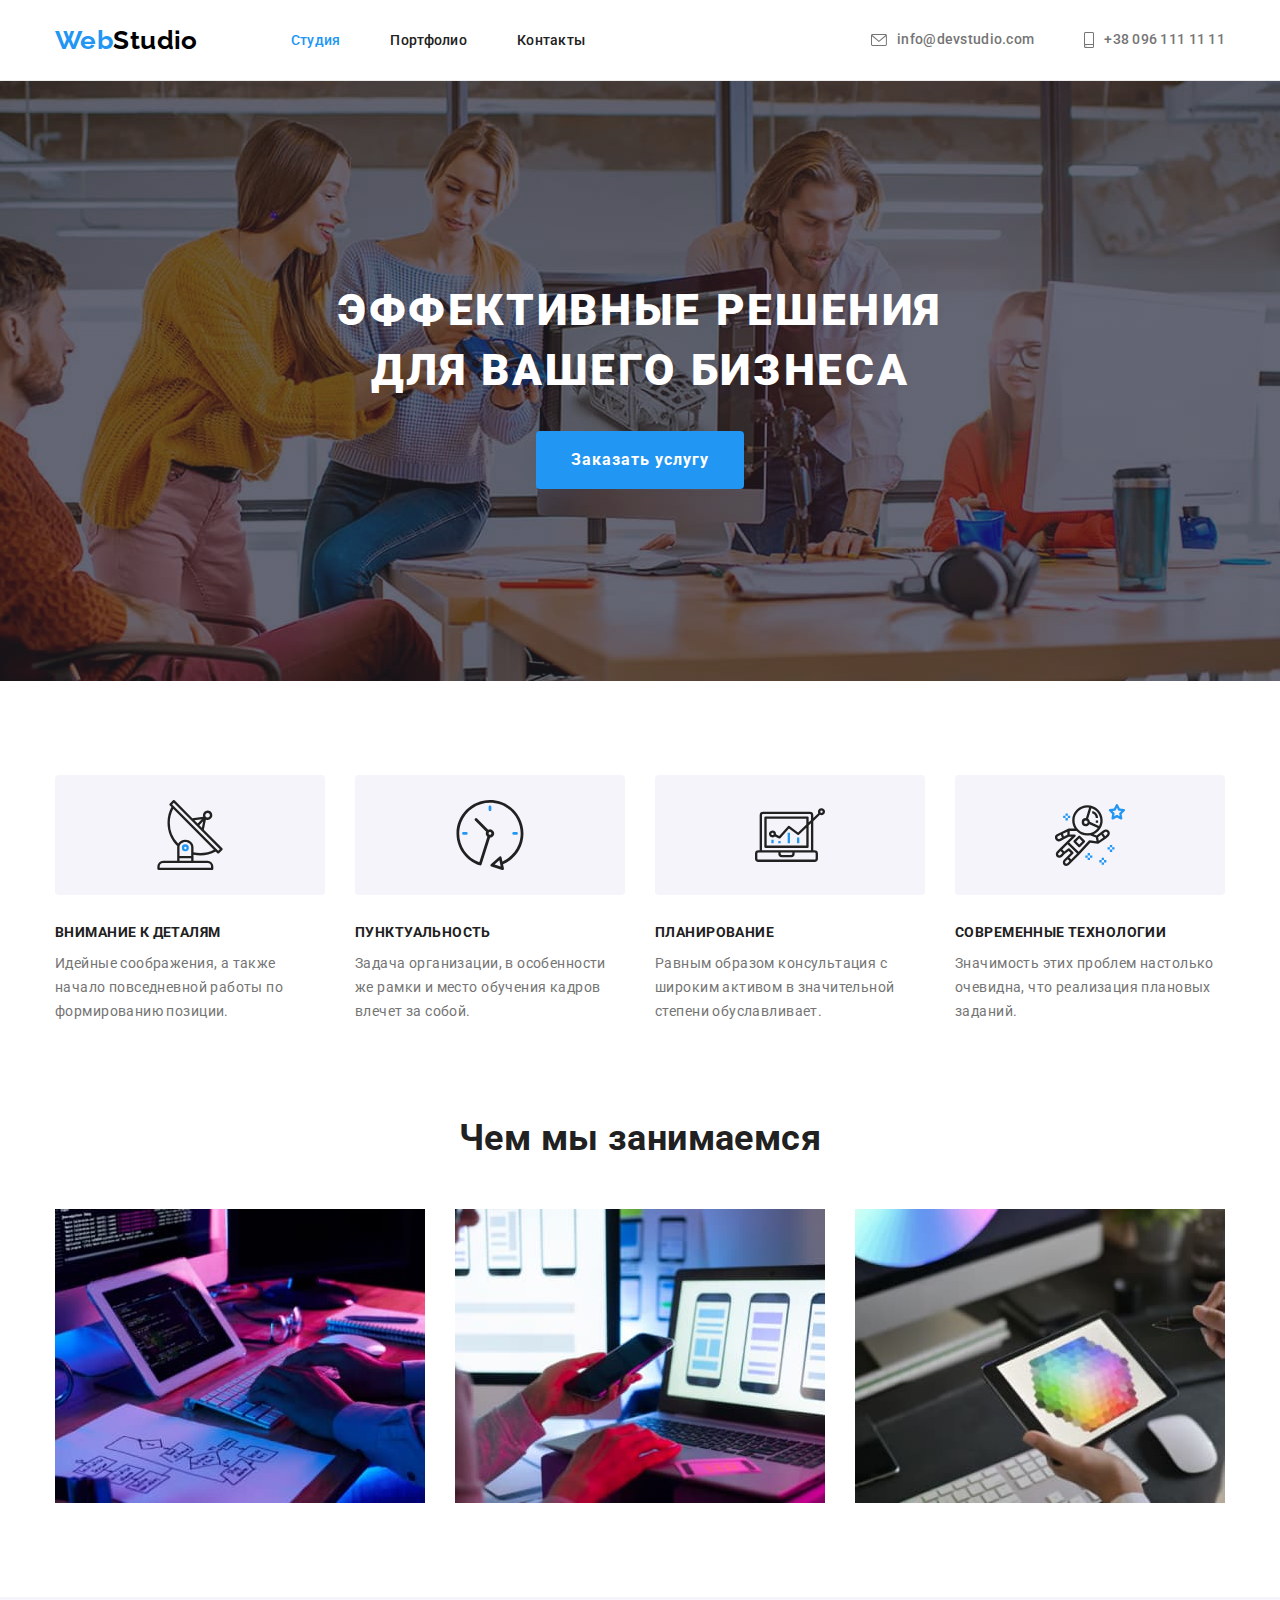
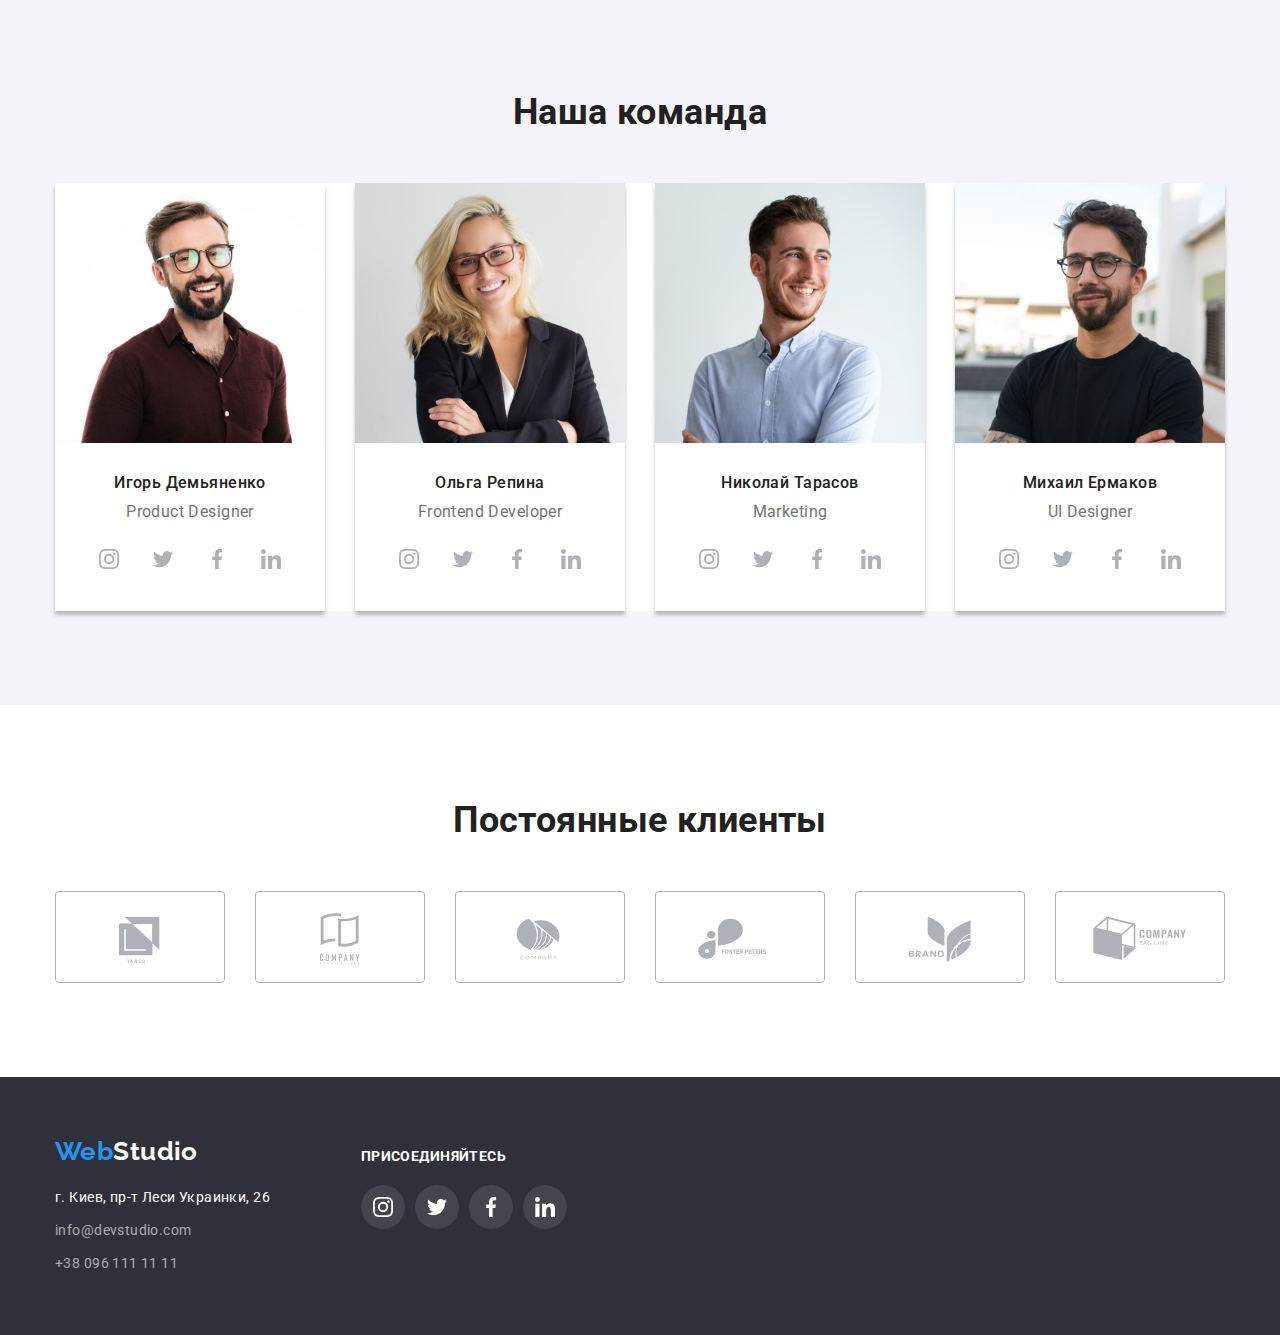
==== index.html @ c9a6143d "Скопійована домашня робота № 4" ====
<!DOCTYPE html>
<html lang="ru">
<head>
    <meta charset="UTF-8">
    <meta http-equiv="X-UA-Compatible" content="IE=edge">
    <meta name="viewport" content="width=device-width, initial-scale=1.0">
    <title>Document</title>
    <link rel="preconnect" href="https://fonts.googleapis.com">
    <link rel="preconnect" href="https://fonts.gstatic.com" crossorigin>
    <link href="https://fonts.googleapis.com/css2?family=Raleway:wght@700&family=Roboto:wght@400;500;700;900&display=swap"
          rel="stylesheet">
    <link rel="stylesheet" href="https://cdnjs.cloudflare.com/ajax/libs/modern-normalize/1.1.0/modern-normalize.min.css">
    <link rel="stylesheet" href="./css/styles.css">
</head>
<body>
    <!-- Шапка -->
    <Header class="header">
    <div class="container main-nav">
        <nav class="nav">
            <a href="./index.html" class="logo-accent">
            Web<span class="logo-header">Studio</span>
            </a>
            <ul class="site-nav list">
                <li class="item"> 
                    <a href="" class="link current">Студия</a>
                </li>
                <li class="item">
                    <a href="./portfolio.html" class="link">Портфолио</a>
                </li>
                <li class="item">
                    <a href="" class="link">Контакты</a> 
                </li>
            </ul>
        </nav>
  
        <ul class="contacts list">
            <li class="item">         
                <a href="mailto:info@devstudio.com" class="contact link">
                    <svg class="contact-icon" aria-hidden="true" width="16" height="12">
                        <use href="./images/icons.svg#icon-envelope" ></use>
                    </svg>
                    info@devstudio.com
                </a>
            </li>
            <li class="item">              
                <a href="tel:+380961111111" class="contact link">
                    <svg class="contact-icon" aria-hidden="true" width="10" height="16">
                        <use href="./images/icons.svg#icon-smartphone"></use>
                    </svg>
                    +38 096 111 11 11
                </a>    
            </li>
        </ul>
    </div>
    </Header>

    <!-- Главное -->
    <main>
    <!-- Главный герой -->
        <section class="hero-section">
            <h1 class="title">Эффективные решения<br />для вашего бизнеса
                </pre>
            </h1> 
            <button type="button" class="button">Заказать услугу</button>
        </section> 

    <!-- Особенности -->
        <section class="features-section">
            <div class="container">
                <H2 class="section-title-hidden">Особенности</H2>
                <ul class="features list">
                    <li class="item">
                        <div class="feature-icon-wrapper">
                            <svg class="feature-icon" aria-label="Іконка антени" width="70" height="70">
                                <use href="./images/icons.svg#icon-antenna"></use>
                            </svg>
                        </div>
                        <h3 class="title">Внимание к деталям</h3>
                        <p>
                            Идейные соображения, a также начало повседневной работы по формированию позиции.
                        </p>
                    </li>
                    <li class="item">
                        <div class="feature-icon-wrapper">
                            <svg class="feature-icon" aria-label="Іконка годинника" width="70" height="70">
                                <use href="./images/icons.svg#icon-clock"></use>
                            </svg>
                        </div>
                        <h3 class="title">Пунктуальность</h3>
                        <p>
                            Задача организации, в особенности же рамки и место обучения кадров влечет за собой.
                        </p>
                    </li>
                    <li class="item">
                        <div class="feature-icon-wrapper">
                            <svg class="feature-icon" aria-label="Іконка діаграми на моніторі" width="70" height="70">
                                <use href="./images/icons.svg#icon-diagram"></use>
                            </svg>
                        </div>
                        <h3 class="title">Планирование</h3>
                        <p>
                            Равным образом консультация c широким активом в значительной степени обуславливает.
                        </p>
                    </li>
                    <li class="item">
                        <div class="feature-icon-wrapper">
                            <svg class="feature-icon" aria-label="Іконка астронавта" width="70" height="70">
                                <use href="./images/icons.svg#icon-astronaut"></use>
                            </svg>
                        </div>
                        <h3 class="title">Современные технологии</h3>
                        <p>
                            Значимость этих проблем настолько очевидна, что реализация плановых заданий.
                        </p>
                    </li>
                </ul>
            </div>
        </section>

    <!-- Примеры работ -->
        <section class="works-section">
            <div class="container">
                <h2 class="section-title">Чем мы занимаемся</h2>
                <ul class="works list">
                    <li class="item">
                        <img src="./images/box1.jpg" alt="Работа с персональным компьютером" width="370">
                    </li>
                    <li class="item">
                        <img src="./images/box2.jpg" alt="Работа с ноутбуком" width="370">
                    </li>
                    <li class="item">
                        <img src="./images/box3.jpg" alt="Работа с планшетом" width="370">
                    </li>
                </ul>
            </div>
        </section>

    <!-- Команда -->
        <section class="team-section">
            <div class="container">
                <h2 class="section-title">Наша команда</h2>
                <ul class="team list">
                    <li class="item">
                        <img src="./images/demyanenko.jpg" alt="Фото дизайнера" width="270">
                        <div class="team-member">
                            <h3 class="title">Игорь Демьяненко</h3>
                            <p lang="en">Product Designer</p>
                            <ul class="socials list">
                                <li class="social-item">
                                    <a class="social-link" href="#">
                                        <svg class="social-icon" aria-label="Ссылка на Instagram" width="20" height="20">
                                            <use href="./images/icons.svg#icon-instagram"></use>
                                        </svg>
                                    </a>
                                </li>
                                <li class="social-item">
                                    <a class="social-link" href="#">
                                        <svg class="social-icon" aria-label="Ссылка на Twitter" width="20" height="20">
                                            <use href="./images/icons.svg#icon-twitter"></use>
                                        </svg>
                                    </a>
                                </li>
                                <li class="social-item">
                                    <a class="social-link" href="#">
                                        <svg class="social-icon" aria-label="Ссылка на Facebook" width="20" height="20">
                                            <use href="./images/icons.svg#icon-facebook"></use>
                                        </svg>
                                    </a>
                                </li>
                                <li class="social-item">
                                    <a class="social-link" href="#">
                                        <svg class="social-icon" aria-label="Ссылка на Linkedin" width="20" height="20">
                                            <use href="./images/icons.svg#icon-linkedin"></use>
                                        </svg>
                                    </a>
                                </li>
                            </ul>
                        </div>
                    </li>
                    <li class="item">
                        <img src="./images/repina.jpg" alt="Фото дизайнера" width="270">
                        <div class="team-member">
                            <h3 class="title">Ольга Репина</h3>
                            <p lang="en">Frontend Developer</p>
                            <ul class="socials list">
                                <li class="social-item">
                                    <a class="social-link" href="#">
                                        <svg class="social-icon" aria-label="Ссылка на Instagram" width="20" height="20">
                                            <use href="./images/icons.svg#icon-instagram"></use>
                                        </svg>
                                    </a>
                                </li>
                                <li class="social-item">
                                    <a class="social-link" href="#">
                                        <svg class="social-icon" aria-label="Ссылка на Twitter" width="20" height="20">
                                            <use href="./images/icons.svg#icon-twitter"></use>
                                        </svg>
                                    </a>
                                </li>
                                <li class="social-item">
                                    <a class="social-link" href="#">
                                        <svg class="social-icon" aria-label="Ссылка на Facebook" width="20" height="20">
                                            <use href="./images/icons.svg#icon-facebook"></use>
                                        </svg>
                                    </a>
                                </li>
                                <li class="social-item">
                                    <a class="social-link" href="#">
                                        <svg class="social-icon" aria-label="Ссылка на Linkedin" width="20" height="20">
                                            <use href="./images/icons.svg#icon-linkedin"></use>
                                        </svg>
                                    </a>
                                </li>
                        </div>
                    </li>
                    <li class="item">
                        <img src="./images/tarasov.jpg" alt="Фото дизайнера" width="270">
                        <div class="team-member">
                            <h3 class="title">Николай Тарасов</h3>
                            <p lang="en">Marketing</p>
                            <ul class="socials list">
                                <li class="social-item">
                                    <a class="social-link" href="#">
                                        <svg class="social-icon" aria-label="Ссылка на Instagram" width="20" height="20">
                                            <use href="./images/icons.svg#icon-instagram"></use>
                                        </svg>
                                    </a>
                                </li>
                                <li class="social-item">
                                    <a class="social-link" href="#">
                                        <svg class="social-icon" aria-label="Ссылка на Twitter" width="20" height="20">
                                            <use href="./images/icons.svg#icon-twitter"></use>
                                        </svg>
                                    </a>
                                </li>
                                <li class="social-item">
                                    <a class="social-link" href="#">
                                        <svg class="social-icon" aria-label="Ссылка на Facebook" width="20" height="20">
                                            <use href="./images/icons.svg#icon-facebook"></use>
                                        </svg>
                                    </a>
                                </li>
                                <li class="social-item">
                                    <a class="social-link" href="#">
                                        <svg class="social-icon" aria-label="Ссылка на Linkedin" width="20" height="20">
                                            <use href="./images/icons.svg#icon-linkedin"></use>
                                        </svg>
                                    </a>
                                </li>
                        </div>
                    </li>
                    <li class="item">
                        <img src="./images/ermakov.jpg" alt="Фото дизайнера" width="270">
                        <div class="team-member">
                            <h3 class="title">Михаил Ермаков</h3>
                            <p lang="en">UI Designer</p>
                            <ul class="socials list">
                                <li class="social-item">
                                    <a class="social-link" href="#">
                                        <svg class="social-icon" aria-label="Ссылка на Instagram" width="20" height="20">
                                            <use href="./images/icons.svg#icon-instagram"></use>
                                        </svg>
                                    </a>
                                </li>
                                <li class="social-item">
                                    <a class="social-link" href="#">
                                        <svg class="social-icon" aria-label="Ссылка на Twitter" width="20" height="20">
                                            <use href="./images/icons.svg#icon-twitter"></use>
                                        </svg>
                                    </a>
                                </li>
                                <li class="social-item">
                                    <a class="social-link" href="#">
                                        <svg class="social-icon" aria-label="Ссылка на Facebook" width="20" height="20">
                                            <use href="./images/icons.svg#icon-facebook"></use>
                                        </svg>
                                    </a>
                                </li>
                                <li class="social-item">
                                    <a class="social-link" href="#">
                                        <svg class="social-icon" aria-label="Ссылка на Linkedin" width="20" height="20">
                                            <use href="./images/icons.svg#icon-linkedin"></use>
                                        </svg>
                                    </a>
                                </li>
                        </div>
                    </li>
                </ul>
            </div>
        </section>

    <!-- Постійні клієнти -->
    <section class="clients-section">
        <div class="container">
            <h2 class="section-title">Постоянные клиенты</h2>
            <ul class="clients list">
                <li class="client item">
                    <a class="client-link" href="#">
                        <svg class="client-icon" aria-label="Ссылка на профиль компании Ya and co" width="106" height="55.11">
                            <use href="./images/icons.svg#icon-ya-and-co"></use>
                        </svg>
                    </a>
                </li>
                <li class="client item">
                    <a class="client-link" href="#">
                        <svg class="client-icon" aria-label="Ссылка на профиль компании Company Tagline here" width="106" height="55.11">
                            <use href="./images/icons.svg#icon-company-tagline-here"></use>
                        </svg>
                    </a>
                </li>
                <li class="client item">
                    <a class="client-link" href="#">
                        <svg class="client-icon" aria-label="Ссылка на профиль компании Company" width="106" height="55.11">
                            <use href="./images/icons.svg#icon-company"></use>
                        </svg>
                    </a>
                </li>
                <li class="client item">
                    <a class="client-link" href="#">
                        <svg class="client-icon" aria-label="Ссылка на профиль компании Foster Peters" width="106" height="55.11">
                            <use href="./images/icons.svg#icon-foster-peters"></use>
                        </svg>
                    </a>
                </li>
                <li class="client item">
                    <a class="client-link" href="#">
                        <svg class="client-icon" aria-label="Ссылка на профиль компании Brand" width="106" height="55.11">
                            <use href="./images/icons.svg#icon-brand"></use>
                        </svg>
                    </a>
                </li>
                <li class="client item">
                    <a class="client-link" href="#">
                        <svg class="client-icon" aria-label="Ссылка на профиль компании Company Tag Line" width="106" height="55.11">
                            <use href="./images/icons.svg#icon-company-tag-line"></use>
                        </svg>
                    </a>
                </li>
            </ul>
        </div>
    </section>

    </main>
    <!-- Подвал -->
    <footer class="footer">
        <div class="container">
            <div class="footer-contacts">
                <a href="" class="logo-accent">
                    Web<span class="logo-footer">Studio</span>
                </a>
                <address class="address">
                    <ul class="list">
                        <li class="address-item">
                            г. Киев, пр-т Леси Украинки, 26
                        </li>
                        <li class="address-item">
                            <a href="mailto:info@devstudio.com" class="link">info@devstudio.com</a>
                        </li>
                        <li class="address-item">
                            <a href="tel:+380961111111" class="link">+38 096 111 11 11</a>
                        </li>
                    </ul>
                </address>
            </div>
            <div class="join-us">
                <h2 class="title">
                    присоединяйтесь
                </h2>
                <ul class="list">
                    <li class="social-item">
                        <a class="social-link" href="#">
                            <svg class="social-icon" aria-label="Ссылка на Instagram" width="20" height="20">
                                <use href="./images/icons.svg#icon-instagram"></use>
                            </svg>
                        </a>
                    </li>
                    <li class="social-item">
                        <a class="social-link" href="#">
                            <svg class="social-icon" aria-label="Ссылка на Twitter" width="20" height="20">
                                <use href="./images/icons.svg#icon-twitter"></use>
                            </svg>
                        </a>
                    </li>
                    <li class="social-item">
                        <a class="social-link" href="#">
                            <svg class="social-icon" aria-label="Ссылка на Facebook" width="20" height="20">
                                <use href="./images/icons.svg#icon-facebook"></use>
                            </svg>
                        </a>
                    </li>
                    <li class="social-item">
                        <a class="social-link" href="#">
                            <svg class="social-icon" aria-label="Ссылка на Linkedin" width="20" height="20">
                                <use href="./images/icons.svg#icon-linkedin"></use>
                            </svg>
                        </a>
                    </li>
                </ul>
            </div>
    
        </div>
    </footer>
</body>
</html>
---- css/styles.css ----
:root { 
    --primary-color: #757575;
    --secondary-color: #212121;
    --accent-color: #2196F3;
    --background-primary-color: #2F303A;
    --background-secondary-color: #F5F4FA;
    --white-color: #ffffff;
    --font-family: Roboto;
}
*,
*::after,
*::before {
    box-sizing: border-box;
}
body {
    background-color: var(--white-color);
    color: var(--primary-color);
    font-family: var(--font-family), sana-serif;
    font-size: 14px;
    letter-spacing: 0.03em;
}
h1,
h2,
h3,
h4,
h5,
h6,
p {
    margin-top: 0;
}
.list {
    padding: 0;
    margin: 0;
    list-style: none;
}
.link {
    text-decoration: none;
    color: inherit;
}
img {
    display: block;
    max-width: 100%;
    height: auto;
}
address {
    font-style: normal;
}

/* Шапка */
.main-nav {
    display: flex;
    align-items: center;
}
.nav {
    display: flex;
    align-items: center;
}
.logo-accent {
    margin-right: 93px;
    color: var(--accent-color);
    font-family: Raleway;
    font-weight: 700;
    font-size: 26px;
    line-height: 1.1;
    text-decoration: none;
}
.logo-header {
    color: #000000;
}
.site-nav {
    display: flex;
    align-items: center;
}
.contacts {
    display: flex;
    align-items: center;
    margin-left: auto;
}
.site-nav .item + .item,
.contacts .item + .item{
    margin-left: 50px;
}
.site-nav .link,
.contacts .link {
    padding-top: 32px;
    padding-bottom: 32px;

    color: var(--secondary-color);
    font-weight: 500;
    line-height: 1.14;
    letter-spacing: 0.02em;
}
.header .link:hover,
.header .link:focus,
.header .link.current {
    color: var(--accent-color);
}
.contact.link {
    display: flex;
    align-items: center;
    color: var(--primary-color);;  
}
.contact-icon {
    margin-right: 10px;
    fill: var(--primary-color);   
}
.contact:hover .contact-icon,
.contact:focus .contact-icon {
    fill: var(--accent-color);
}
.header {
    border-bottom: 1px solid #ECECEC;
}

/* Главное */
.features-section,
.team-section,
.clients-section,
.projects-section {
    padding-top: 94px;
    padding-bottom: 94px;
}
.works-section {
    padding-bottom: 94px;
}
.container {
    margin-left: auto;
    margin-right: auto;
    padding-left: 15px;
    padding-right: 15px;
    width: 1200px;
}

/* Главный герой */
.hero-section {
    max-width: 1600px;
    height: 600px;
    margin-left: auto;
    margin-right: auto;
    padding-top: 200px;
    padding-bottom: 200px;
    text-align:center;

    background-color: var(--background-primary-color);  
    background-image:linear-gradient( 
        rgba(47, 48, 58, 0.4), 
        rgba(47, 48, 58, 0.4)),
        url(../images/hero-image.jpg);
    background-repeat: no-repeat;
    background-position: center;
    background-size: cover;
}
.hero-section .title {
    margin-top: 0;
    margin-bottom: 30px;
    
    color: var(--white-color);
    font-weight: 900;
    font-size: 44px;
    line-height: 1.36;
    letter-spacing: 0.06em;
    text-transform: uppercase;
}
.button {
    border-radius: 4px;
    padding: 10px 32px;
    min-width: 200px;
    border: solid transparent;
    
    color: #FFFFFF;
    background-color: var(--accent-color);
    font-family: inherit;
    font-weight: 700;
    font-size: 16px;
    line-height: 2;
    letter-spacing: 0.06em; 
    cursor: pointer;
}

/* Особенности */
.section-title-hidden {
    display: none;
}
.features,
.works,
.team {
    display: flex;
    flex-wrap: wrap;
}
.features .item:not(:last-child),
.works .item:not(:last-child),
.team .item:not(:last-child) {
    margin-right: 30px;
}
.features .item {
    width: calc((100% - 90px) / 4);
}
.feature-icon-wrapper {
    display: block;
    width: 270px;
    height: 120px;
    padding: 25px 100px;
    margin-bottom: 30px;
    border-radius: 4px;

    background: #F5F4FA;  
}
.section-title {
    margin-bottom: 50px;
    color: var(--secondary-color);
    font-weight: 700;
    font-size: 36px;
    line-height: 1.17;
    text-align: center;
}
.title {
    color: var(--secondary-color);
}
.features .title {
    margin-bottom: 10px;

    font-size: 14px;
    font-weight: 700;
    line-height: 1.14;
    text-transform: uppercase;
}
.features p {
    margin-bottom: 0;
    line-height: 24px;
}

/* Команда */
.team-section {
    /* max-width: 1600px; */
    margin-left: auto;
    margin-right: auto;

    background-color: #F5F4FA;
}
.team {
    font-size: 16px;
    line-height: 1.19;
    
    background-color: var(--white-color);
}
.team .item {
    box-shadow: 0 4px 4px rgba(0, 0, 0, 0.25);
}
.team .title {  
    margin-top: 0;
    margin-bottom: 10px;

    font-size: 16px;
    font-weight: 500;
}
.team-member {
    padding-top: 30px;
    padding-bottom: 30px;
    text-align: center;
}
.team p {
    margin-bottom: 0;
}
.socials {
    display: flex;
    margin: 16px 32px 0;
    justify-content: space-between;
}
.social-link {
    display: block;
    width: 44px;
    height: 44px;
    padding: 12px;
    border-radius: 50%;  
}
.social-icon {
    fill: #AFB1B8;
}
.social-link:hover,
.social-link:focus {
    background-color: #2196F3;
}
.social-link:hover .social-icon,
.social-link:focus .social-icon{
    fill: var(--white-color);
}

/* Постоянные клиенты */
.clients {
    display: flex;
    flex-wrap: wrap;
}
.client-link {
    display: flex;
    width: 170px;
    height: 92px;
    justify-content: center;
    align-items: center;
    border: 1px solid #AFB1B8;
    border-radius: 4px;
}
.clients .item:not(:nth-child(6n)) {
    margin-right: 30px;
}
.clients .item:not(:nth-last-child(-n + 6)) {
    margin-bottom: 15px;
}
.client-icon {
    fill: #AFB1B8;
}
.client-link:hover,
.client-link:focus {
    border-color: var(--accent-color);
}
.client-link:hover .client-icon,
.client-link:focus .client-icon {
   fill: var(--accent-color);
}

/* Проекты */
.radio-buttons {
    display: flex;
    justify-content: center;
    margin-bottom: 50px;
}
.radio-buttons .item:not(:last-child) {
    margin-right: 8px;
}
.radio-button {
    border-radius: 4px;
    padding: 6px 22px;
    border: solid transparent;

    color: var(--secondary-color);
    background-color: var(--background-secondary-color);
    font-family: inherit;
    font-weight: 500;
    font-size: 16px;
    line-height: 1.63;
    text-align: center;
    letter-spacing: 0.03em;
    cursor: pointer;
}
.radio-button:hover,
.radio-button:focus {
    color: var(--white-color);
    background-color: var(--accent-color);
    box-shadow: 0px 3px 1px rgba(0, 0, 0, 0.1), 0px 1px 2px rgba(0, 0, 0, 0.08), 0px 2px 2px rgba(0, 0, 0, 0.12);
}
.projects {
    display: flex;
    flex-wrap: wrap;
}
.projects .item {
    width: calc((100% - 60px) / 3);   
}
.projects .item:not(:nth-child(3n)) {
    margin-right: 30px;
}
.projects .item:not(:nth-last-child(-n + 3)) {
    margin-bottom: 30px;
}
.projects .item:hover {
    box-shadow: 0px 1px 1px rgba(0, 0, 0, 0.12), 0px 4px 4px rgba(0, 0, 0, 0.06), 1px 4px 6px rgba(0, 0, 0, 0.16);
}
.project-description {
    padding: 20px 24px;
    border-right: 1px solid #EEEEEE;
    border-bottom: 1px solid #EEEEEE;
    border-left: 1px solid #EEEEEE;
}
.projects .title{
    margin-bottom: 4px;
    
    font-weight: 700;
    font-size: 18px;
    line-height: 2;
    letter-spacing: 0.06em;
}
.project {
    margin-bottom: 0;
    
    color: var(--primary-color);
    font-size: 16px;
    line-height: 1.88;
}

/* Подвал */
.footer {
    padding-top: 60px;
    padding-bottom: 60px;

    background-color: var(--background-primary-color);
}
.footer .container {
    display: flex;
}
.logo-footer {
    color: var(--white-color);
}
.footer .list {
    color: var(--white-color);
    line-height: 1.7;
}
.footer .link {
    color: rgba(255, 255, 255, 0.6);
}
.footer .address-item:not(:last-child) {
    margin-bottom: 9px;
}
.address {
    margin-top: 20px;
}
.footer .link:hover,
.footer .link:focus {
    color: var(--accent-color);
}
.join-us {
    margin-top: 12px;
    margin-left: 70px;
}
.join-us .title {
    margin-bottom: 20px;

    color: var(--white-color);
    font-size: 14px;
    font-weight: 700;
    line-height: 1.14;
    text-transform: uppercase;
}
.join-us .list {
    display: flex;
    justify-content: space-between;
}
.footer .social-item+.social-item {
    margin-left: 10px;
}
.footer .social-link {
    display: block;
    width: 44px;
    height: 44px;
    padding: 12px;
    border-radius: 50%;
    
    background: rgba(255, 255, 255, 0.1);
}
.footer .social-icon {
    fill: var(--white-color);
}
.footer .social-link:hover,
.footer .social-link:focus {
    background-color: var(--accent-color)
}
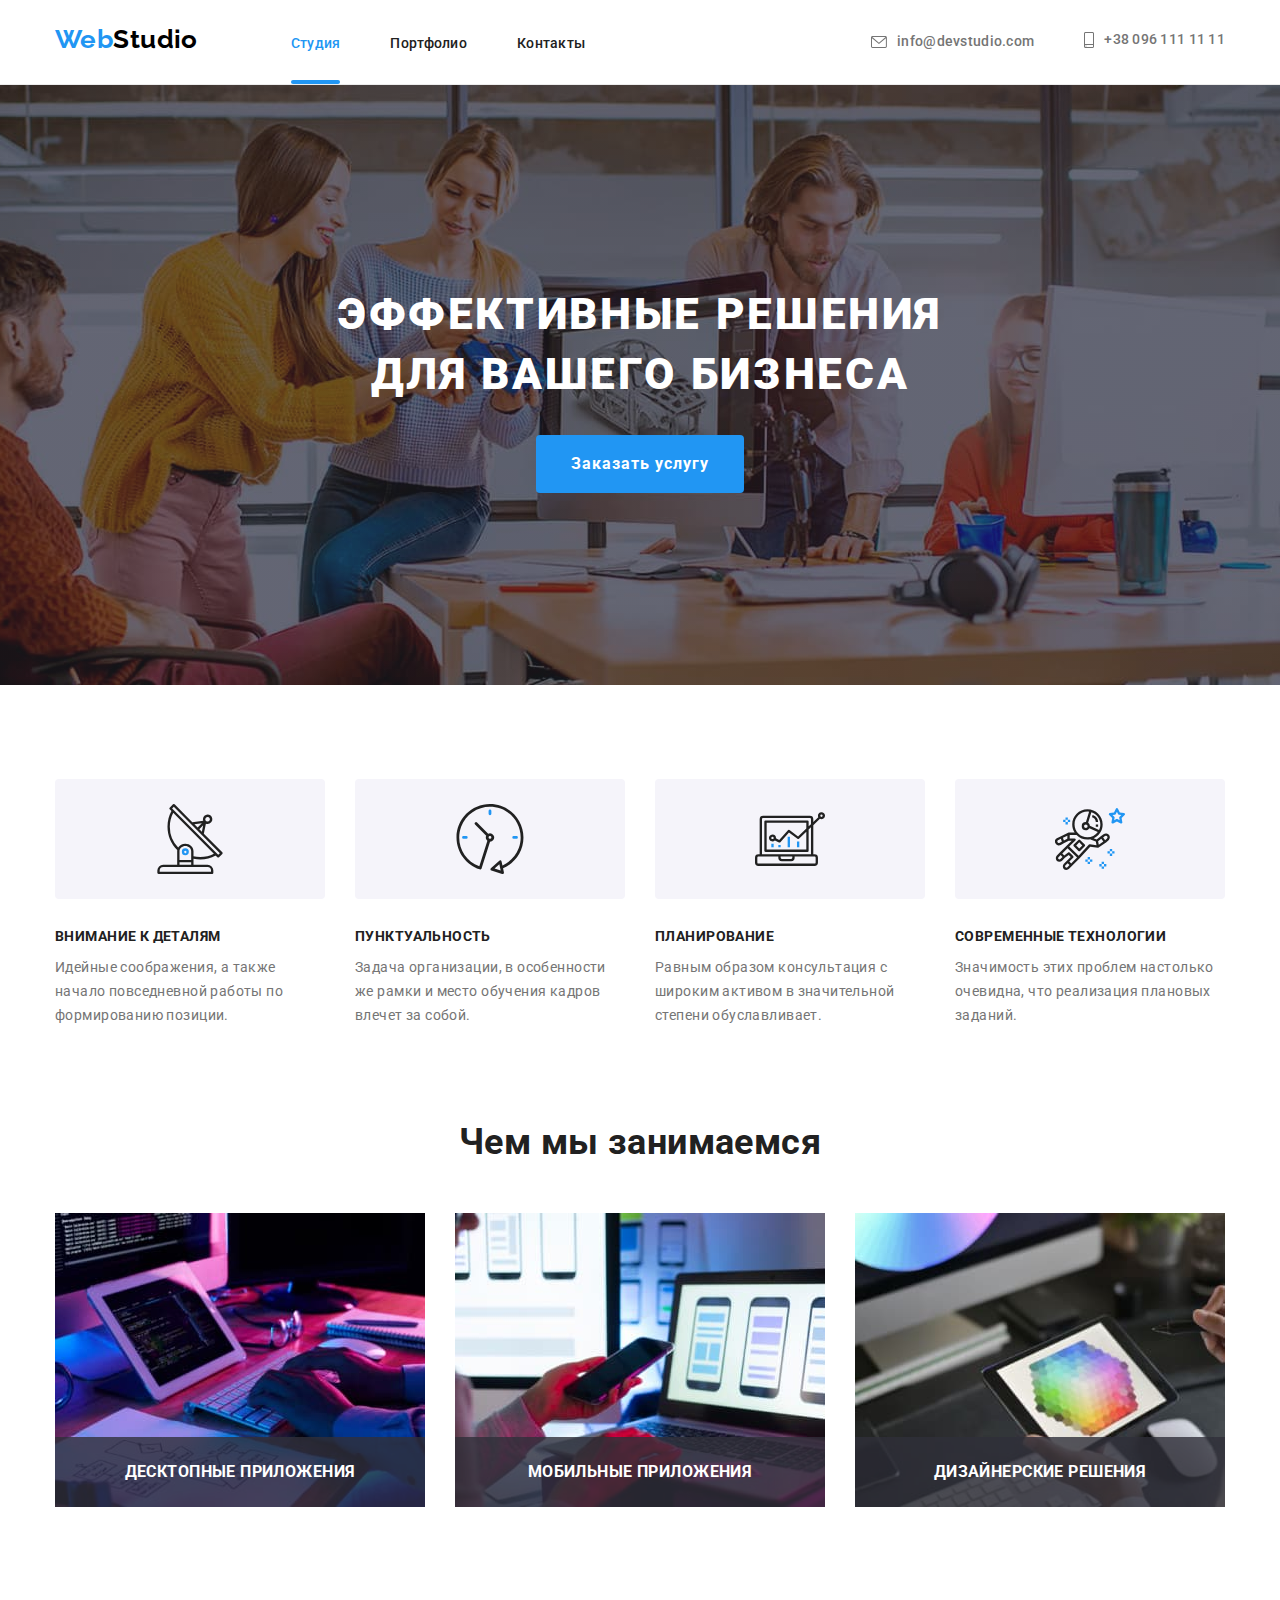
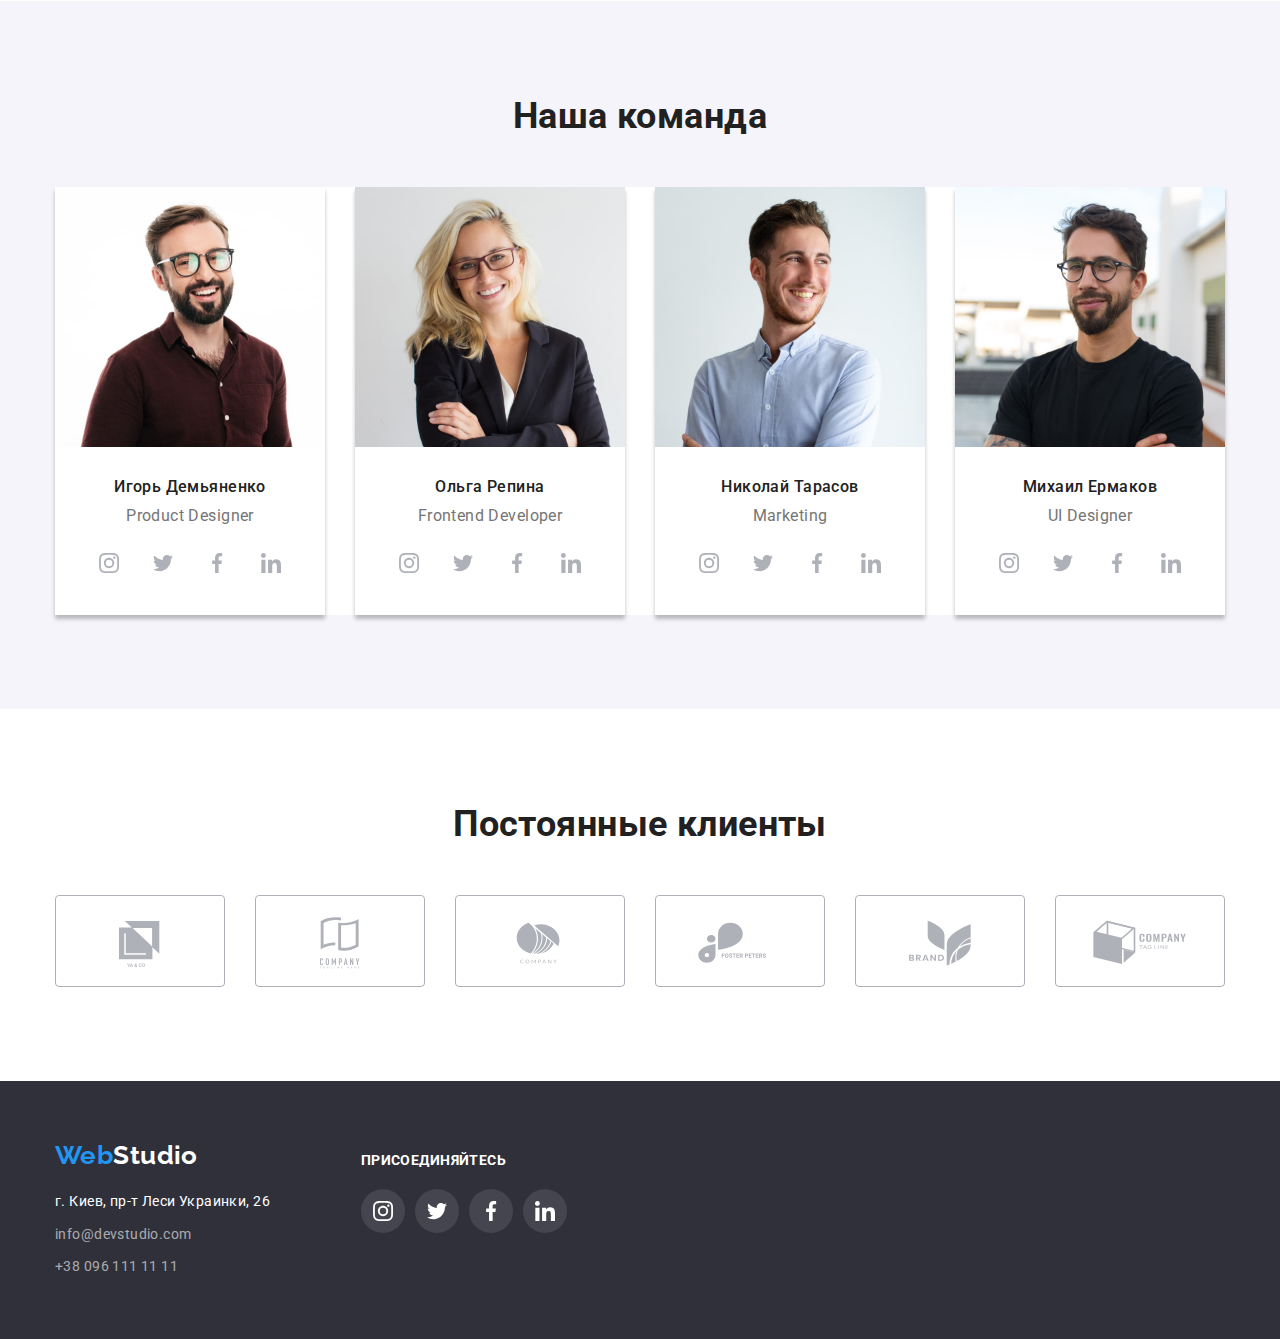
==== commit c5d620e9: "Додане  підкреслення посилання поточної сторінки та модальне вікно" ====
--- a/index.html
+++ b/index.html
@@ -61,7 +61,7 @@
             <h1 class="title">Эффективные решения<br />для вашего бизнеса
                 </pre>
             </h1> 
-            <button type="button" class="button">Заказать услугу</button>
+            <button type="button" class="button" data-modal-open>Заказать услугу</button>
         </section> 
 
     <!-- Особенности -->
@@ -124,12 +124,15 @@
                 <ul class="works list">
                     <li class="item">
                         <img src="./images/box1.jpg" alt="Работа с персональным компьютером" width="370">
+                        <h3 class="works-type">Десктопные приложения</h3>
                     </li>
                     <li class="item">
                         <img src="./images/box2.jpg" alt="Работа с ноутбуком" width="370">
+                        <h3 class="works-type">Мобильные приложения</h3>
                     </li>
                     <li class="item">
                         <img src="./images/box3.jpg" alt="Работа с планшетом" width="370">
+                        <h3 class="works-type">Дизайнерские решения</h3>
                     </li>
                 </ul>
             </div>
@@ -339,8 +342,19 @@
             </ul>
         </div>
     </section>
-
     </main>
+
+    <!-- Модальное окно -->
+    <div class="backdrop is-hidden" data-modal>
+        <div class="modal">
+            <button type="button" class="button-close" data-modal-close>
+                <svg class="icon-close" aria-hidden="true" width="11" height="11"> 
+                    <use href="./images/icons.svg#icon-close"></use>
+                </svg>
+            </button>
+        </div>
+    </div>
+
     <!-- Подвал -->
     <footer class="footer">
         <div class="container">
@@ -400,5 +414,6 @@
     
         </div>
     </footer>
+    <script src="./js/modal.js"></script>
 </body>
 </html>--- a/css/styles.css
+++ b/css/styles.css
@@ -49,11 +49,11 @@
 /* Шапка */
 .main-nav {
     display: flex;
-    align-items: center;
+    align-items: baseline;
 }
 .nav {
     display: flex;
-    align-items: center;
+    align-items: baseline;
 }
 .logo-accent {
     margin-right: 93px;
@@ -69,11 +69,11 @@
 }
 .site-nav {
     display: flex;
-    align-items: center;
+    align-items: baseline;
 }
 .contacts {
     display: flex;
-    align-items: center;
+    align-items: baseline;
     margin-left: auto;
 }
 .site-nav .item + .item,
@@ -95,6 +95,15 @@
 .header .link.current {
     color: var(--accent-color);
 }
+.current::after {
+    content: '';
+    display: block;
+    margin-top: 28px;
+    width: 100%;
+    height: 4px;
+    border-radius: 2px;  
+    background-color: #2196F3;
+}    
 .contact.link {
     display: flex;
     align-items: center;
@@ -229,6 +238,27 @@
     line-height: 24px;
 }
 
+/* Примеры работ */
+.works .item {
+    position: relative;
+}
+.works-type {
+    display: flex;
+    width: 100%;
+    height: 70px;
+    margin-bottom: 0;
+    justify-content: center;
+    align-items: center;
+    position: absolute;
+    left: 0;
+    bottom: 0;
+  
+    font-weight: 700;
+    text-transform: uppercase;
+    color: #FFFFFF;
+    background-color: rgba(47, 48, 58, 0.8);
+}
+
 /* Команда */
 .team-section {
     /* max-width: 1600px; */
@@ -385,6 +415,50 @@
     line-height: 1.88;
 }
 
+/* Модальное окно */
+.backdrop {
+    position: fixed;
+    top: 0;
+    left: 0;
+
+    width: 100%;
+    height: 100%;
+
+    background-color: rgba(0, 0, 0, 0.2);
+}
+.backdrop.is-hidden {
+    opacity: 0;
+    pointer-events: none;
+}
+.modal{
+    position: absolute;
+    top: 50%;
+    left: 50%;
+    transform: translate(-50%, -50%);
+
+    min-width: 528px;
+    min-height: 581px;
+    border-radius: 4px;
+    
+    background-color: #FFFFFF;
+    box-shadow: 0px 1px 3px rgba(0, 0, 0, 0.12), 0px 1px 1px rgba(0, 0, 0, 0.14), 0px 2px 1px rgba(0, 0, 0, 0.2);       
+}
+.button-close {
+    display: flex;
+    justify-content: center;
+    align-items: center;
+
+    width: 30px;
+    height: 30px;
+    margin-top: 8px;
+    margin-right: 8px;
+    margin-bottom: auto;
+    margin-left: auto;   
+    border: 1px solid rgba(0, 0, 0, 0.1);
+    border-radius: 50%;
+    background-color: var(--white-color);
+}
+
 /* Подвал */
 .footer {
     padding-top: 60px;
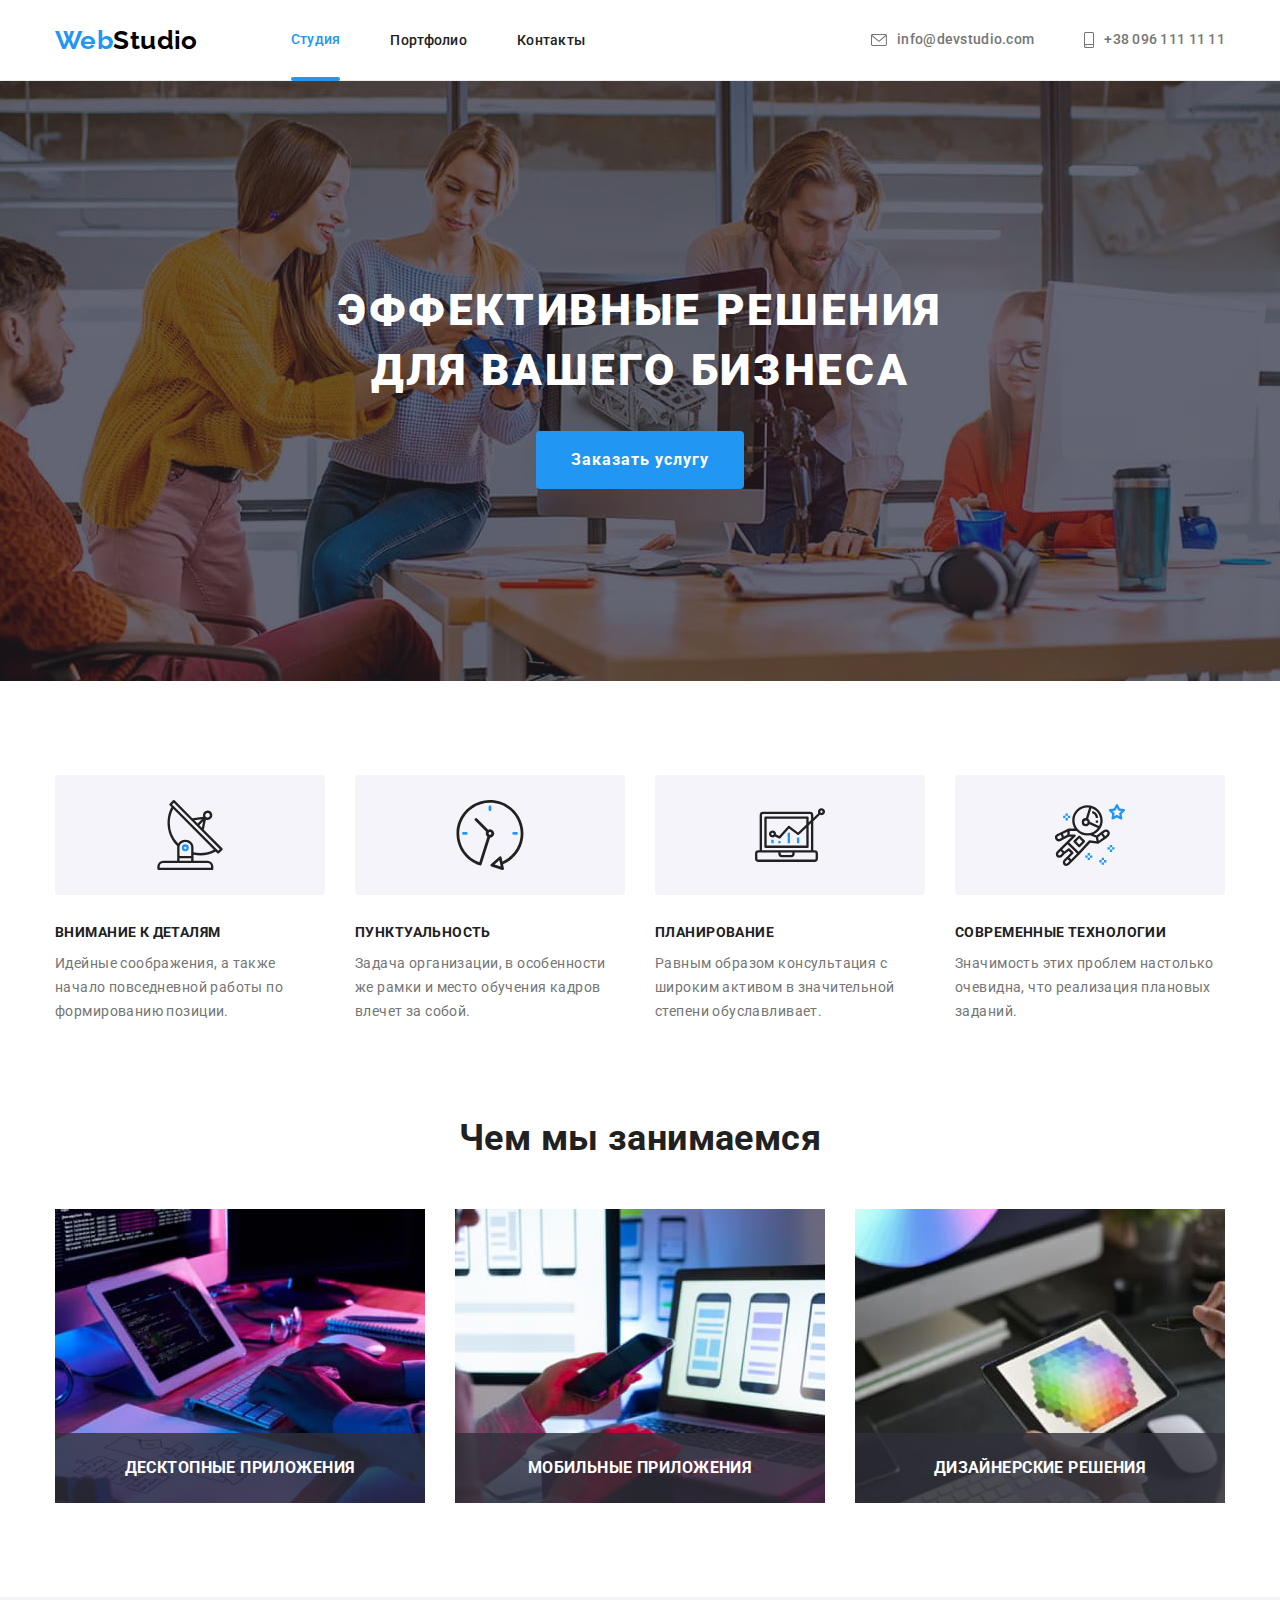
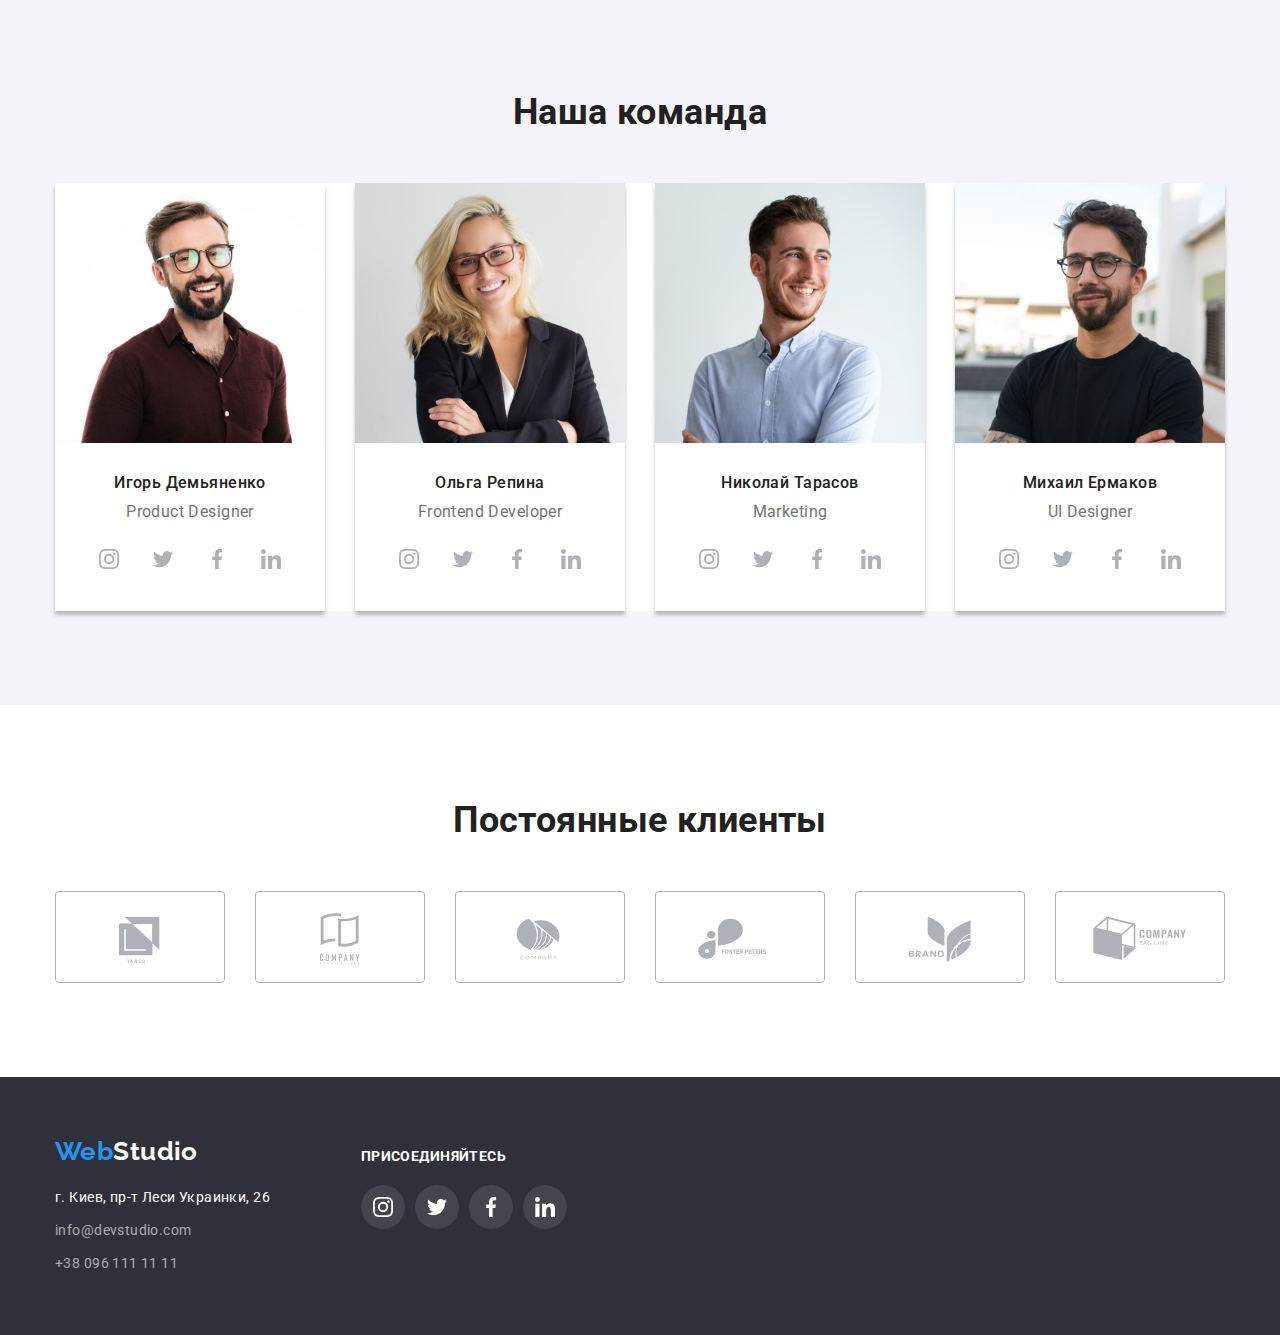
==== commit eebb685f: "Додана анімація декоративних ефектів" ====
--- a/index.html
+++ b/index.html
@@ -343,17 +343,6 @@
         </div>
     </section>
     </main>
-
-    <!-- Модальное окно -->
-    <div class="backdrop is-hidden" data-modal>
-        <div class="modal">
-            <button type="button" class="button-close" data-modal-close>
-                <svg class="icon-close" aria-hidden="true" width="11" height="11"> 
-                    <use href="./images/icons.svg#icon-close"></use>
-                </svg>
-            </button>
-        </div>
-    </div>
 
     <!-- Подвал -->
     <footer class="footer">
@@ -414,6 +403,18 @@
     
         </div>
     </footer>
+
+    <!-- Модальное окно -->
+    <div class="backdrop is-hidden" data-modal>
+        <div class="modal">
+            <button type="button" class="button-close" data-modal-close>
+                <svg class="icon-close" aria-hidden="true" width="11" height="11"> 
+                    <use href="./images/icons.svg#icon-close"></use>
+                </svg>
+            </button>
+        </div>
+    </div>
+
     <script src="./js/modal.js"></script>
 </body>
 </html>--- a/css/styles.css
+++ b/css/styles.css
@@ -49,11 +49,11 @@
 /* Шапка */
 .main-nav {
     display: flex;
-    align-items: baseline;
+    align-items: center;
 }
 .nav {
     display: flex;
-    align-items: baseline;
+    align-items: center;
 }
 .logo-accent {
     margin-right: 93px;
@@ -69,11 +69,11 @@
 }
 .site-nav {
     display: flex;
-    align-items: baseline;
+    align-items: center;
 }
 .contacts {
     display: flex;
-    align-items: baseline;
+    align-items: center;
     margin-left: auto;
 }
 .site-nav .item + .item,
@@ -85,33 +85,48 @@
     padding-top: 32px;
     padding-bottom: 32px;
 
-    color: var(--secondary-color);
     font-weight: 500;
     line-height: 1.14;
     letter-spacing: 0.02em;
+}
+.site-nav .link {
+    color: var(--secondary-color);
+    transition-property: color;
+    transition-duration: 250ms;
+    transition-timing-function: cubic-bezier(0.4, 0, 0.2, 1);
+}
+.current {
+    position: relative;
+    display: flex;
+}
+.current::after {
+    content: '';  
+    position: absolute;
+    bottom: -1px;
+    width: 100%;
+    height: 4px;
+    border-radius: 2px;  
+    background-color: #2196F3;
+} 
+.contact-icon {
+    margin-right: 10px;
+    fill: var(--primary-color);
+    transition-property: fill;
+    transition-timing-function: cubic-bezier(0.4, 0, 0.2, 1);
+    transition-duration: 250ms;
+}
+.contact.link {
+    display: flex;
+    align-items: center;
+    color: var(--primary-color);
+    transition-property: color;
+    transition-timing-function: cubic-bezier(0.4, 0, 0.2, 1);
+    transition-duration: 250ms;
 }
 .header .link:hover,
 .header .link:focus,
 .header .link.current {
     color: var(--accent-color);
-}
-.current::after {
-    content: '';
-    display: block;
-    margin-top: 28px;
-    width: 100%;
-    height: 4px;
-    border-radius: 2px;  
-    background-color: #2196F3;
-}    
-.contact.link {
-    display: flex;
-    align-items: center;
-    color: var(--primary-color);;  
-}
-.contact-icon {
-    margin-right: 10px;
-    fill: var(--primary-color);   
 }
 .contact:hover .contact-icon,
 .contact:focus .contact-icon {
@@ -302,9 +317,16 @@
     height: 44px;
     padding: 12px;
     border-radius: 50%;  
+    background-color: transparent;
+    transition-property: background-color;
+    transition-timing-function: cubic-bezier(0.4, 0, 0.2, 1);
+    transition-duration: 250ms;
 }
 .social-icon {
     fill: #AFB1B8;
+    transition-property: fill;
+    transition-timing-function: cubic-bezier(0.4, 0, 0.2, 1);
+    transition-duration: 250ms; 
 }
 .social-link:hover,
 .social-link:focus {
@@ -328,6 +350,9 @@
     align-items: center;
     border: 1px solid #AFB1B8;
     border-radius: 4px;
+    transition-property: border-color;
+    transition-timing-function: cubic-bezier(0.4, 0, 0.2, 1);
+    transition-duration: 250ms;  
 }
 .clients .item:not(:nth-child(6n)) {
     margin-right: 30px;
@@ -337,6 +362,9 @@
 }
 .client-icon {
     fill: #AFB1B8;
+    transition-property: fill;
+    transition-duration: 250ms;
+    transition-timing-function: cubic-bezier(0.4, 0, 0.2, 1);
 }
 .client-link:hover,
 .client-link:focus {
@@ -363,6 +391,10 @@
 
     color: var(--secondary-color);
     background-color: var(--background-secondary-color);
+    box-shadow: none;
+    transition: color 250ms cubic-bezier(0.4, 0, 0.2, 1),
+                background-color 250ms cubic-bezier(0.4, 0, 0.2, 1),
+                box-shadow 250ms cubic-bezier(0.4, 0, 0.2, 1);
     font-family: inherit;
     font-weight: 500;
     font-size: 16px;
@@ -382,7 +414,9 @@
     flex-wrap: wrap;
 }
 .projects .item {
-    width: calc((100% - 60px) / 3);   
+    width: calc((100% - 60px) / 3); 
+    box-shadow: none;
+    transition: box-shadow 250ms cubic-bezier(0.4, 0, 0.2, 1);
 }
 .projects .item:not(:nth-child(3n)) {
     margin-right: 30px;
@@ -392,6 +426,30 @@
 }
 .projects .item:hover {
     box-shadow: 0px 1px 1px rgba(0, 0, 0, 0.12), 0px 4px 4px rgba(0, 0, 0, 0.06), 1px 4px 6px rgba(0, 0, 0, 0.16);
+}
+.project-wrap {
+    position: relative;
+    overflow: hidden;
+}
+.project-overlay {
+    position: absolute;
+    top: 0;
+    left: 0;
+    width: 100%;
+    height: 100%;
+    padding: 63px 24px;
+    background-color: rgba(33, 150, 243, 0.9);
+    transform: translateY(101%);
+    transition: 400ms;
+}
+.projects .item:hover .project-overlay {
+    transform: translateY(0);
+}
+.project-overlay-description {
+    font-size: 18px;
+    letter-spacing: 0.03em;
+    color: #FFFFFF;
+    line-height: 28px;
 }
 .project-description {
     padding: 20px 24px;
@@ -415,50 +473,6 @@
     line-height: 1.88;
 }
 
-/* Модальное окно */
-.backdrop {
-    position: fixed;
-    top: 0;
-    left: 0;
-
-    width: 100%;
-    height: 100%;
-
-    background-color: rgba(0, 0, 0, 0.2);
-}
-.backdrop.is-hidden {
-    opacity: 0;
-    pointer-events: none;
-}
-.modal{
-    position: absolute;
-    top: 50%;
-    left: 50%;
-    transform: translate(-50%, -50%);
-
-    min-width: 528px;
-    min-height: 581px;
-    border-radius: 4px;
-    
-    background-color: #FFFFFF;
-    box-shadow: 0px 1px 3px rgba(0, 0, 0, 0.12), 0px 1px 1px rgba(0, 0, 0, 0.14), 0px 2px 1px rgba(0, 0, 0, 0.2);       
-}
-.button-close {
-    display: flex;
-    justify-content: center;
-    align-items: center;
-
-    width: 30px;
-    height: 30px;
-    margin-top: 8px;
-    margin-right: 8px;
-    margin-bottom: auto;
-    margin-left: auto;   
-    border: 1px solid rgba(0, 0, 0, 0.1);
-    border-radius: 50%;
-    background-color: var(--white-color);
-}
-
 /* Подвал */
 .footer {
     padding-top: 60px;
@@ -478,6 +492,9 @@
 }
 .footer .link {
     color: rgba(255, 255, 255, 0.6);
+    transition-property: color;
+    transition-duration: 250ms;
+    transition-timing-function: cubic-bezier(0.4, 0, 0.2, 1);
 }
 .footer .address-item:not(:last-child) {
     margin-bottom: 9px;
@@ -516,7 +533,10 @@
     padding: 12px;
     border-radius: 50%;
     
-    background: rgba(255, 255, 255, 0.1);
+    background-color: rgba(255, 255, 255, 0.1);
+    transition-property: background-color;
+    transition-timing-function: cubic-bezier(0.4, 0, 0.2, 1);
+    transition-duration: 250ms;   
 }
 .footer .social-icon {
     fill: var(--white-color);
@@ -524,4 +544,58 @@
 .footer .social-link:hover,
 .footer .social-link:focus {
     background-color: var(--accent-color)
+}
+
+/* Модальное окно */
+.backdrop {
+    position: fixed;
+    top: 0;
+    left: 0;
+
+    width: 100%;
+    height: 100%;
+
+    background-color: rgba(0, 0, 0, 0.2);
+    
+    opacity: 1;
+    visibility: visible;
+    transition: opacity 400ms cubic-bezier(0.4, 0, 0.2, 1), visibility 400ms cubic-bezier(0.4, 0, 0.2, 1);
+}
+.backdrop.is-hidden {
+    opacity: 0;
+    visibility: hidden;
+    pointer-events: none;
+}
+.backdrop.is-hidden .modal {
+    transform: translate(-50%, -50%) scale(1.1);
+}
+.modal {
+    position: absolute;
+    top: 50%;
+    left: 50%;
+    
+    min-width: 528px;
+    min-height: 581px;
+    border-radius: 4px;
+
+    background-color: #FFFFFF;
+    box-shadow: 0px 1px 3px rgba(0, 0, 0, 0.12), 0px 1px 1px rgba(0, 0, 0, 0.14), 0px 2px 1px rgba(0, 0, 0, 0.2);
+    
+    transform: translate(-50%, -50%) scale(1);
+    transition: transform 400ms cubic-bezier(0.4, 0, 0.2, 1);
+}
+.button-close {
+    display: flex;
+    justify-content: center;
+    align-items: center;
+
+    width: 30px;
+    height: 30px;
+    margin-top: 8px;
+    margin-right: 8px;
+    margin-bottom: auto;
+    margin-left: auto;
+    border: 1px solid rgba(0, 0, 0, 0.1);
+    border-radius: 50%;
+    background-color: var(--white-color);
 }